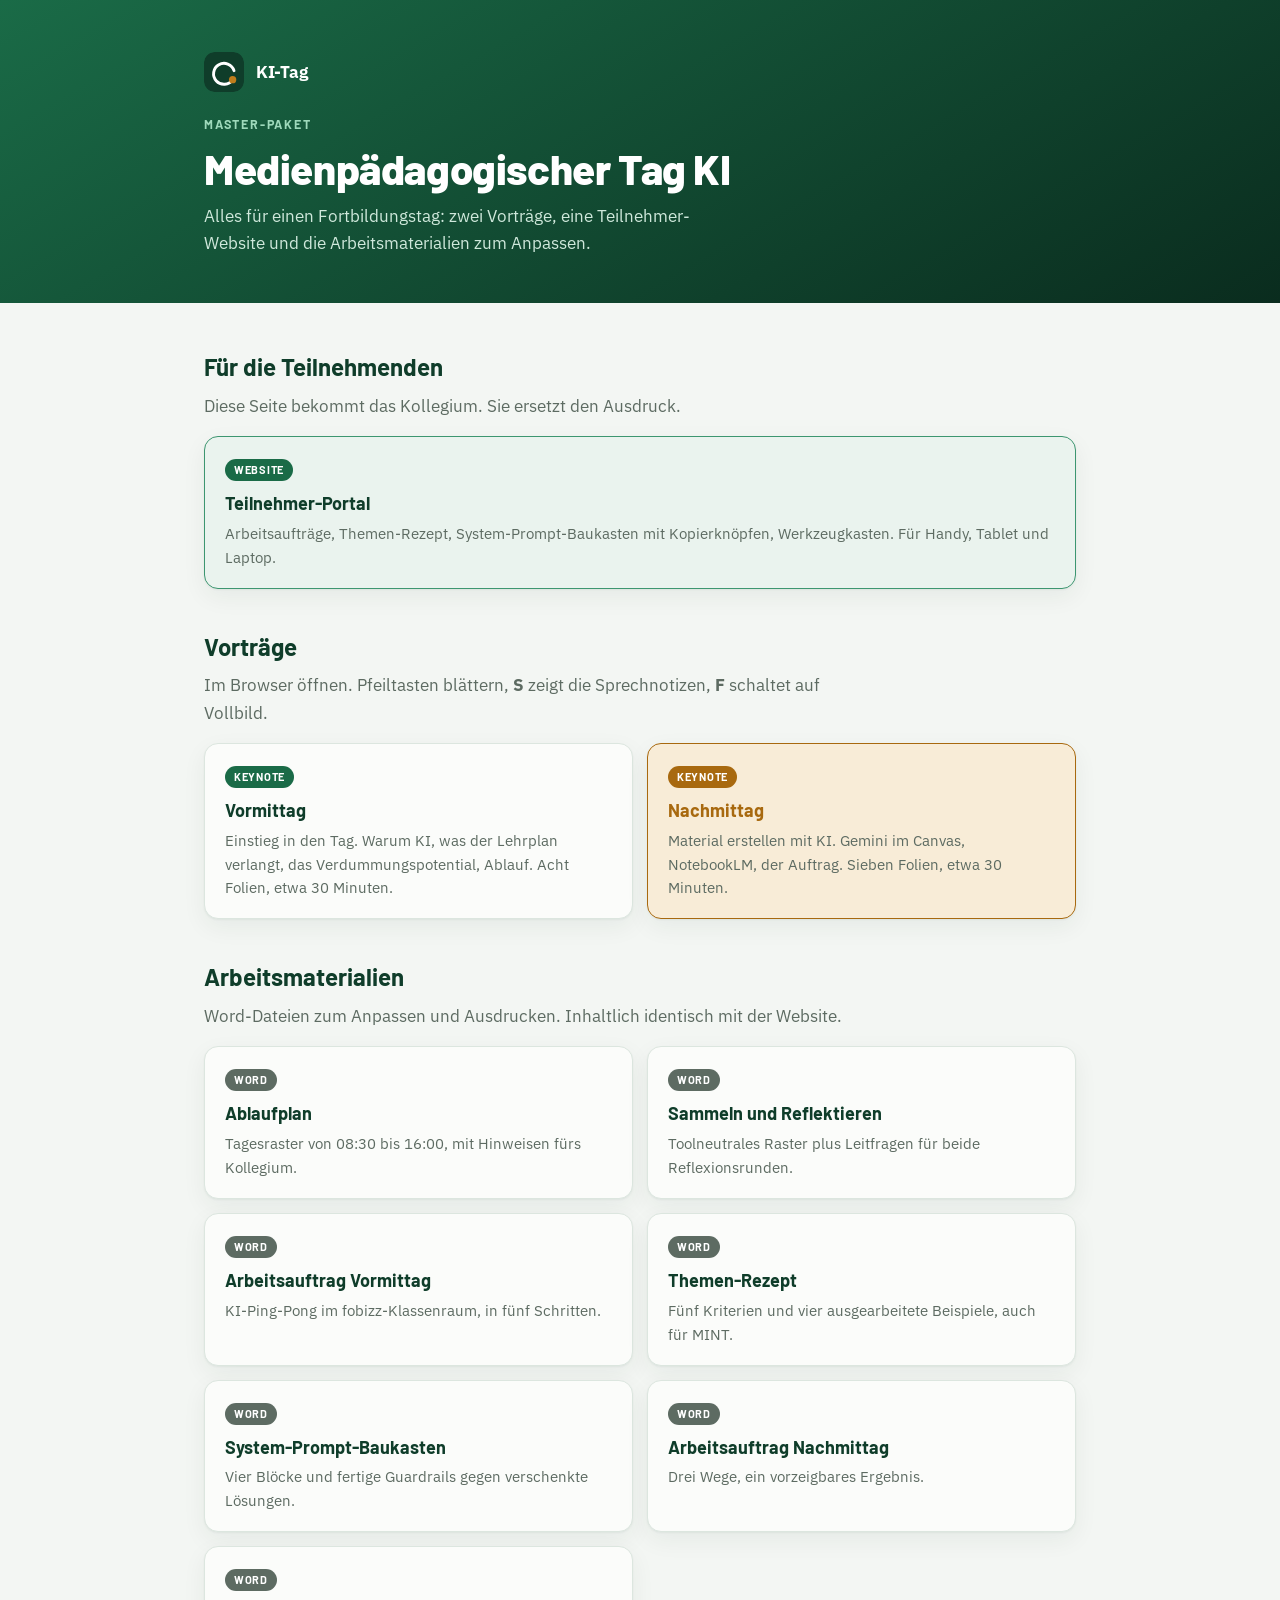
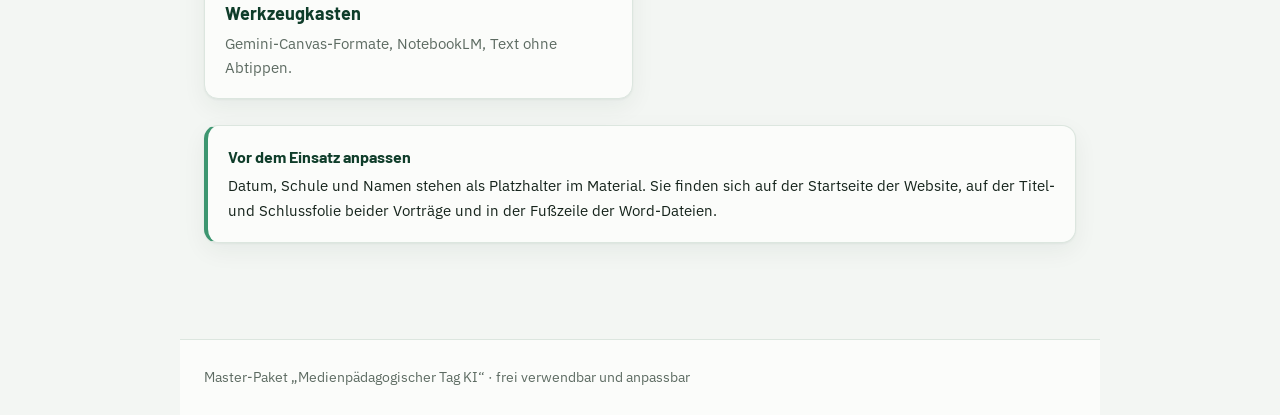
==== index.html @ efa5edaa "Master-Paket Medienpädagogischer Tag KI Vollständiges Material für einen KI-Fortbildungstag am Gymna" ====
<!DOCTYPE html>
<html lang="de">
<head>
<meta charset="UTF-8">
<meta name="viewport" content="width=device-width, initial-scale=1">
<meta name="color-scheme" content="light dark">
<title>Master-Paket · Medienpädagogischer Tag KI</title>
<link rel="icon" href="website/art/mark.svg">
<link rel="preconnect" href="https://fonts.googleapis.com">
<link rel="preconnect" href="https://fonts.gstatic.com" crossorigin>
<link href="https://fonts.googleapis.com/css2?family=Barlow:wght@600;700;800&family=IBM+Plex+Sans:wght@400;500;600&display=swap" rel="stylesheet">
<style>
:root{
  --g900:#0f3d2a;--g700:#1a6b47;--g500:#3d9670;--g50:#eaf3ee;
  --amb:#a8690f;--amb-bg:#f8ecd7;--ink:#16241c;--mut:#5d6b62;--line:#dce6df;
  --bg:#f3f6f3;--card:#fbfcfa;
  --disp:"Barlow","Segoe UI Semibold",system-ui,sans-serif;
  --text:"IBM Plex Sans","Segoe UI",system-ui,sans-serif;
  --sh:0 1px 2px rgba(16,54,36,.05),0 8px 24px rgba(16,54,36,.06);
}
@media (prefers-color-scheme:dark){
  :root{--g900:#a8dcc0;--g700:#5fbc8d;--g500:#4aa87a;--g50:#17281f;
    --amb:#e0a94a;--amb-bg:#2c2216;--ink:#e8efe9;--mut:#9fb0a5;--line:#26372d;
    --bg:#0e1712;--card:#141f19;--sh:0 1px 2px rgba(0,0,0,.3),0 8px 24px rgba(0,0,0,.25)}
}
*{box-sizing:border-box;margin:0;padding:0}
body{font-family:var(--text);background:var(--bg);color:var(--ink);line-height:1.65;font-size:16.5px}
.wrap{max-width:920px;margin-inline:auto;padding-inline:24px}
h1,h2,h3,.kick,.brand{font-family:var(--disp)}
header{background:linear-gradient(150deg,var(--g700),#0a2c1e);color:#fff;padding-block:52px 46px}
header .kick{font-size:12.5px;letter-spacing:1.8px;text-transform:uppercase;color:#9ed9bb;font-weight:700}
header h1{font-size:clamp(28px,4.6vw,42px);font-weight:800;line-height:1.1;margin:10px 0 12px;letter-spacing:-.4px}
header p{color:#cfe8db;max-width:52ch}
.brandrow{display:flex;align-items:center;gap:12px;margin-bottom:22px}
.brandrow img{width:40px;height:40px;border-radius:11px}
.brandrow b{font-size:17px}
main{padding-block:44px 70px}
h2{font-size:24px;color:var(--g900);margin:38px 0 6px;font-weight:700}
h2:first-child{margin-top:0}
.sub{color:var(--mut);margin-bottom:16px;max-width:64ch}
.grid{display:grid;gap:14px;grid-template-columns:1fr 1fr;margin-bottom:8px}
a.item{display:block;background:var(--card);border:1px solid var(--line);border-radius:14px;
  padding:18px 20px;text-decoration:none;color:inherit;box-shadow:var(--sh);
  transition:transform .16s,box-shadow .16s,border-color .16s}
a.item:hover{transform:translateY(-2px);border-color:var(--g500);
  box-shadow:0 2px 4px rgba(16,54,36,.06),0 14px 30px rgba(16,54,36,.1)}
a.item.big{grid-column:1/-1;background:var(--g50);border-color:var(--g500)}
a.item.amb{background:var(--amb-bg);border-color:var(--amb)}
.item h3{font-size:18px;color:var(--g900);font-weight:700;margin-bottom:3px}
.item.amb h3{color:var(--amb)}
.item p{font-size:14.5px;color:var(--mut)}
.item .type{display:inline-block;font-family:var(--disp);font-size:11px;font-weight:700;letter-spacing:.7px;
  text-transform:uppercase;color:#fff;background:var(--g700);padding:2px 9px;border-radius:999px;margin-bottom:8px}
.item.amb .type{background:var(--amb)}
.item .type.doc{background:var(--mut)}
.note{background:var(--card);border:1px solid var(--line);border-left:4px solid var(--g500);
  border-radius:14px;padding:18px 20px;margin:26px 0;box-shadow:var(--sh)}
.note h3{font-size:16px;color:var(--g900);margin-bottom:4px}
.note p{font-size:15px}
footer{border-top:1px solid var(--line);background:var(--card);padding-block:26px;color:var(--mut);font-size:14px}
@media (max-width:720px){.grid{grid-template-columns:1fr}}
</style>
</head>
<body>
<header>
  <div class="wrap">
    <div class="brandrow">
      <img src="website/art/mark.svg" alt="">
      <b>KI-Tag</b>
    </div>
    <p class="kick">Master-Paket</p>
    <h1>Medienpädagogischer Tag KI</h1>
    <p>Alles für einen Fortbildungstag: zwei Vorträge, eine Teilnehmer-Website und die Arbeitsmaterialien zum Anpassen.</p>
  </div>
</header>

<main class="wrap">

<h2>Für die Teilnehmenden</h2>
<p class="sub">Diese Seite bekommt das Kollegium. Sie ersetzt den Ausdruck.</p>
<div class="grid">
  <a class="item big" href="website/index.html">
    <span class="type">Website</span>
    <h3>Teilnehmer-Portal</h3>
    <p>Arbeitsaufträge, Themen-Rezept, System-Prompt-Baukasten mit Kopierknöpfen, Werkzeugkasten. Für Handy, Tablet und Laptop.</p>
  </a>
</div>

<h2>Vorträge</h2>
<p class="sub">Im Browser öffnen. Pfeiltasten blättern, <b>S</b> zeigt die Sprechnotizen, <b>F</b> schaltet auf Vollbild.</p>
<div class="grid">
  <a class="item" href="1a_Keynote_Vormittag.html">
    <span class="type">Keynote</span>
    <h3>Vormittag</h3>
    <p>Einstieg in den Tag. Warum KI, was der Lehrplan verlangt, das Verdummungspotential, Ablauf. Acht Folien, etwa 30 Minuten.</p>
  </a>
  <a class="item amb" href="1b_Keynote_Nachmittag.html">
    <span class="type">Keynote</span>
    <h3>Nachmittag</h3>
    <p>Material erstellen mit KI. Gemini im Canvas, NotebookLM, der Auftrag. Sieben Folien, etwa 30 Minuten.</p>
  </a>
</div>

<h2>Arbeitsmaterialien</h2>
<p class="sub">Word-Dateien zum Anpassen und Ausdrucken. Inhaltlich identisch mit der Website.</p>
<div class="grid">
  <a class="item" href="2_Ablaufplan.docx"><span class="type doc">Word</span><h3>Ablaufplan</h3><p>Tagesraster von 08:30 bis 16:00, mit Hinweisen fürs Kollegium.</p></a>
  <a class="item" href="8_Sammel-und-Reflexions-Template.docx"><span class="type doc">Word</span><h3>Sammeln und Reflektieren</h3><p>Toolneutrales Raster plus Leitfragen für beide Reflexionsrunden.</p></a>
  <a class="item" href="3_Arbeitsauftrag_Vormittag.docx"><span class="type doc">Word</span><h3>Arbeitsauftrag Vormittag</h3><p>KI-Ping-Pong im fobizz-Klassenraum, in fünf Schritten.</p></a>
  <a class="item" href="4_Themen-Rezept_und_Beispiele.docx"><span class="type doc">Word</span><h3>Themen-Rezept</h3><p>Fünf Kriterien und vier ausgearbeitete Beispiele, auch für MINT.</p></a>
  <a class="item" href="5_System-Prompt-Baukasten.docx"><span class="type doc">Word</span><h3>System-Prompt-Baukasten</h3><p>Vier Blöcke und fertige Guardrails gegen verschenkte Lösungen.</p></a>
  <a class="item" href="6_Arbeitsauftrag_Nachmittag.docx"><span class="type doc">Word</span><h3>Arbeitsauftrag Nachmittag</h3><p>Drei Wege, ein vorzeigbares Ergebnis.</p></a>
  <a class="item" href="7_Werkzeugkasten_Nachmittag.docx"><span class="type doc">Word</span><h3>Werkzeugkasten</h3><p>Gemini-Canvas-Formate, NotebookLM, Text ohne Abtippen.</p></a>
</div>

<div class="note">
  <h3>Vor dem Einsatz anpassen</h3>
  <p>Datum, Schule und Namen stehen als Platzhalter im Material. Sie finden sich auf der Startseite der
  Website, auf der Titel- und Schlussfolie beider Vorträge und in der Fußzeile der Word-Dateien.</p>
</div>

</main>

<footer class="wrap">
  Master-Paket „Medienpädagogischer Tag KI“ · frei verwendbar und anpassbar
</footer>
</body>
</html>
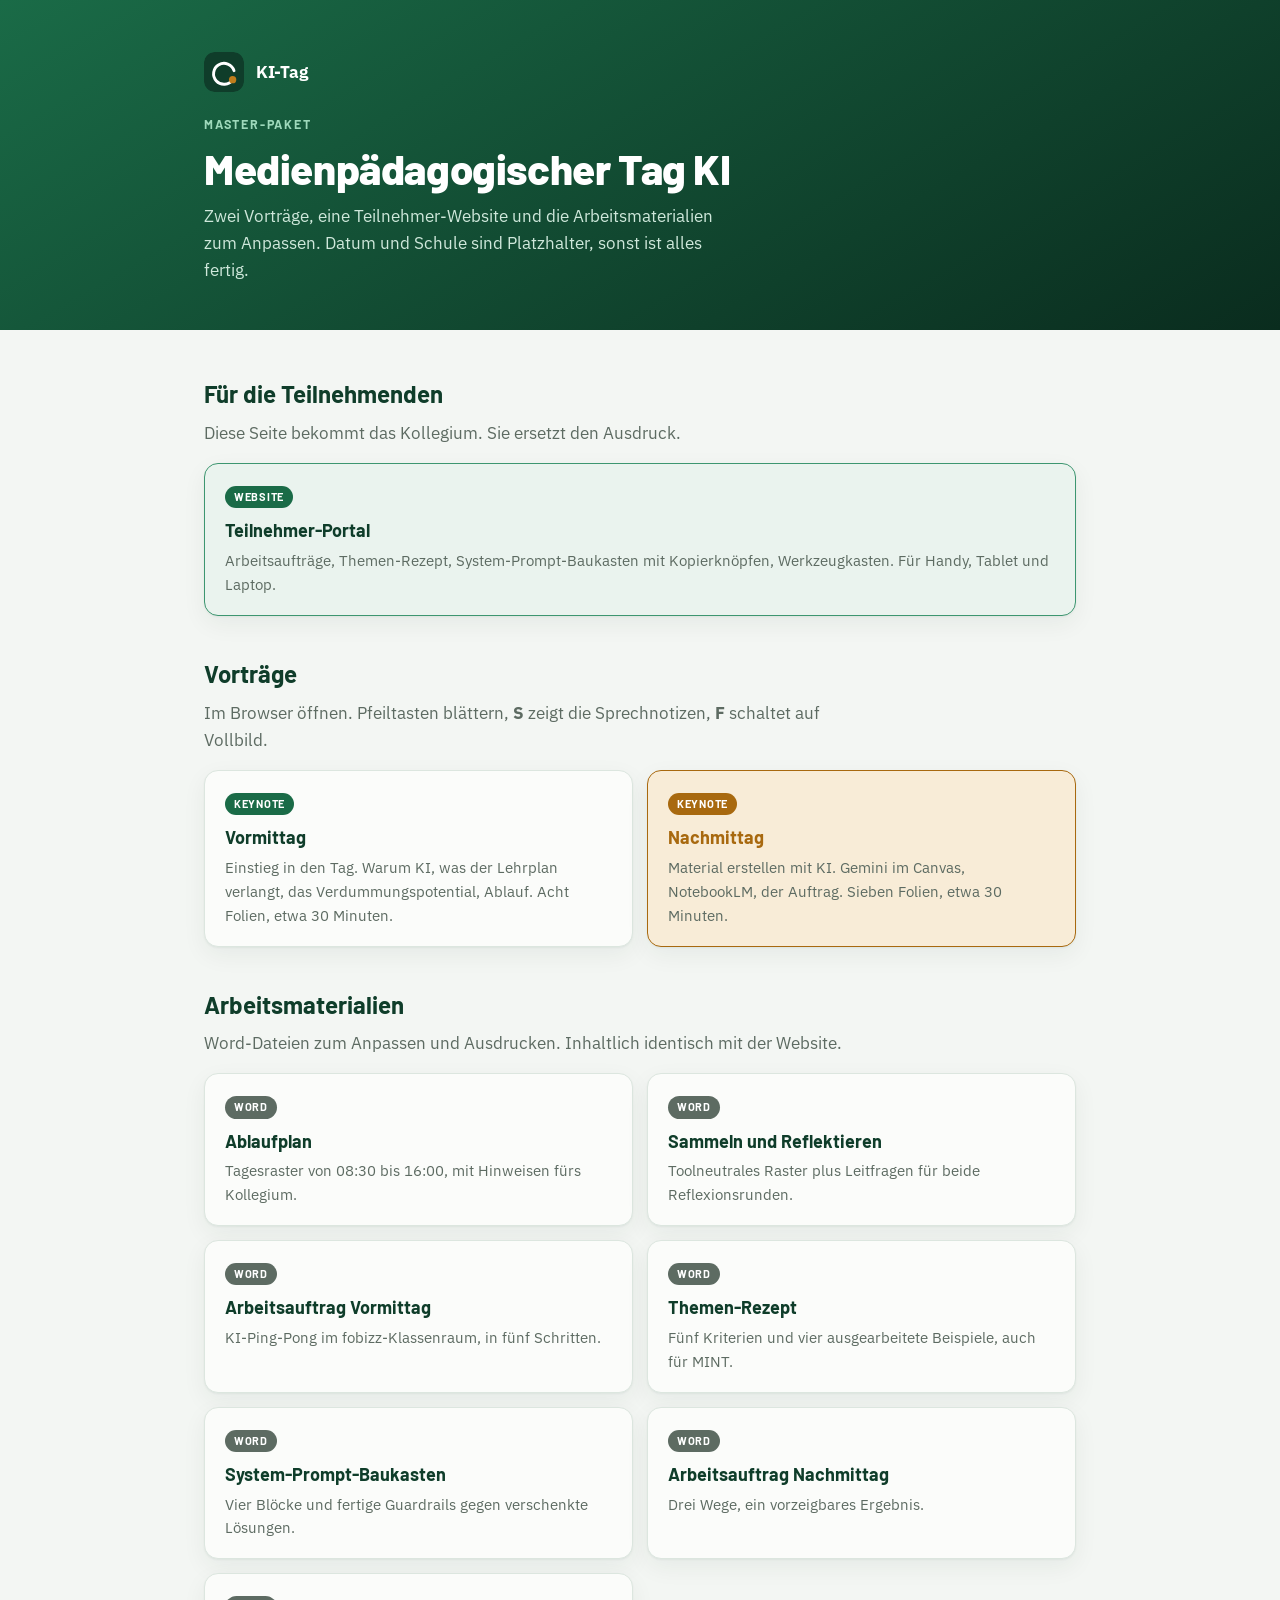
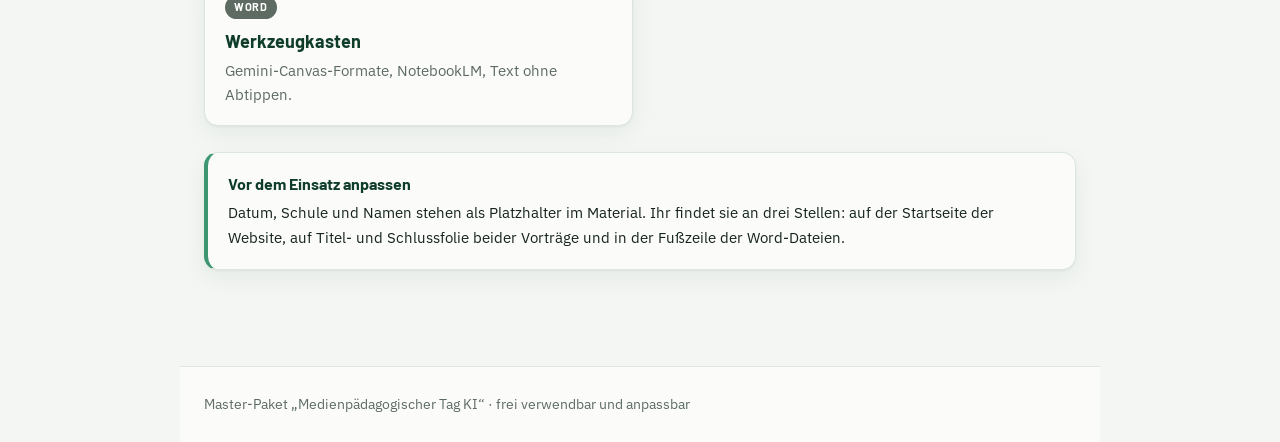
==== commit 33beaadb: "Deutschsprachige Überarbeitung mit dem klartext-Skill Alle Texte durch die 36 Muster des klartext-Sk" ====
--- a/index.html
+++ b/index.html
@@ -70,7 +70,7 @@
     </div>
     <p class="kick">Master-Paket</p>
     <h1>Medienpädagogischer Tag KI</h1>
-    <p>Alles für einen Fortbildungstag: zwei Vorträge, eine Teilnehmer-Website und die Arbeitsmaterialien zum Anpassen.</p>
+    <p>Zwei Vorträge, eine Teilnehmer-Website und die Arbeitsmaterialien zum Anpassen. Datum und Schule sind Platzhalter, sonst ist alles fertig.</p>
   </div>
 </header>
 
@@ -115,8 +115,8 @@
 
 <div class="note">
   <h3>Vor dem Einsatz anpassen</h3>
-  <p>Datum, Schule und Namen stehen als Platzhalter im Material. Sie finden sich auf der Startseite der
-  Website, auf der Titel- und Schlussfolie beider Vorträge und in der Fußzeile der Word-Dateien.</p>
+  <p>Datum, Schule und Namen stehen als Platzhalter im Material. Ihr findet sie an drei Stellen: auf der
+  Startseite der Website, auf Titel- und Schlussfolie beider Vorträge und in der Fußzeile der Word-Dateien.</p>
 </div>
 
 </main>
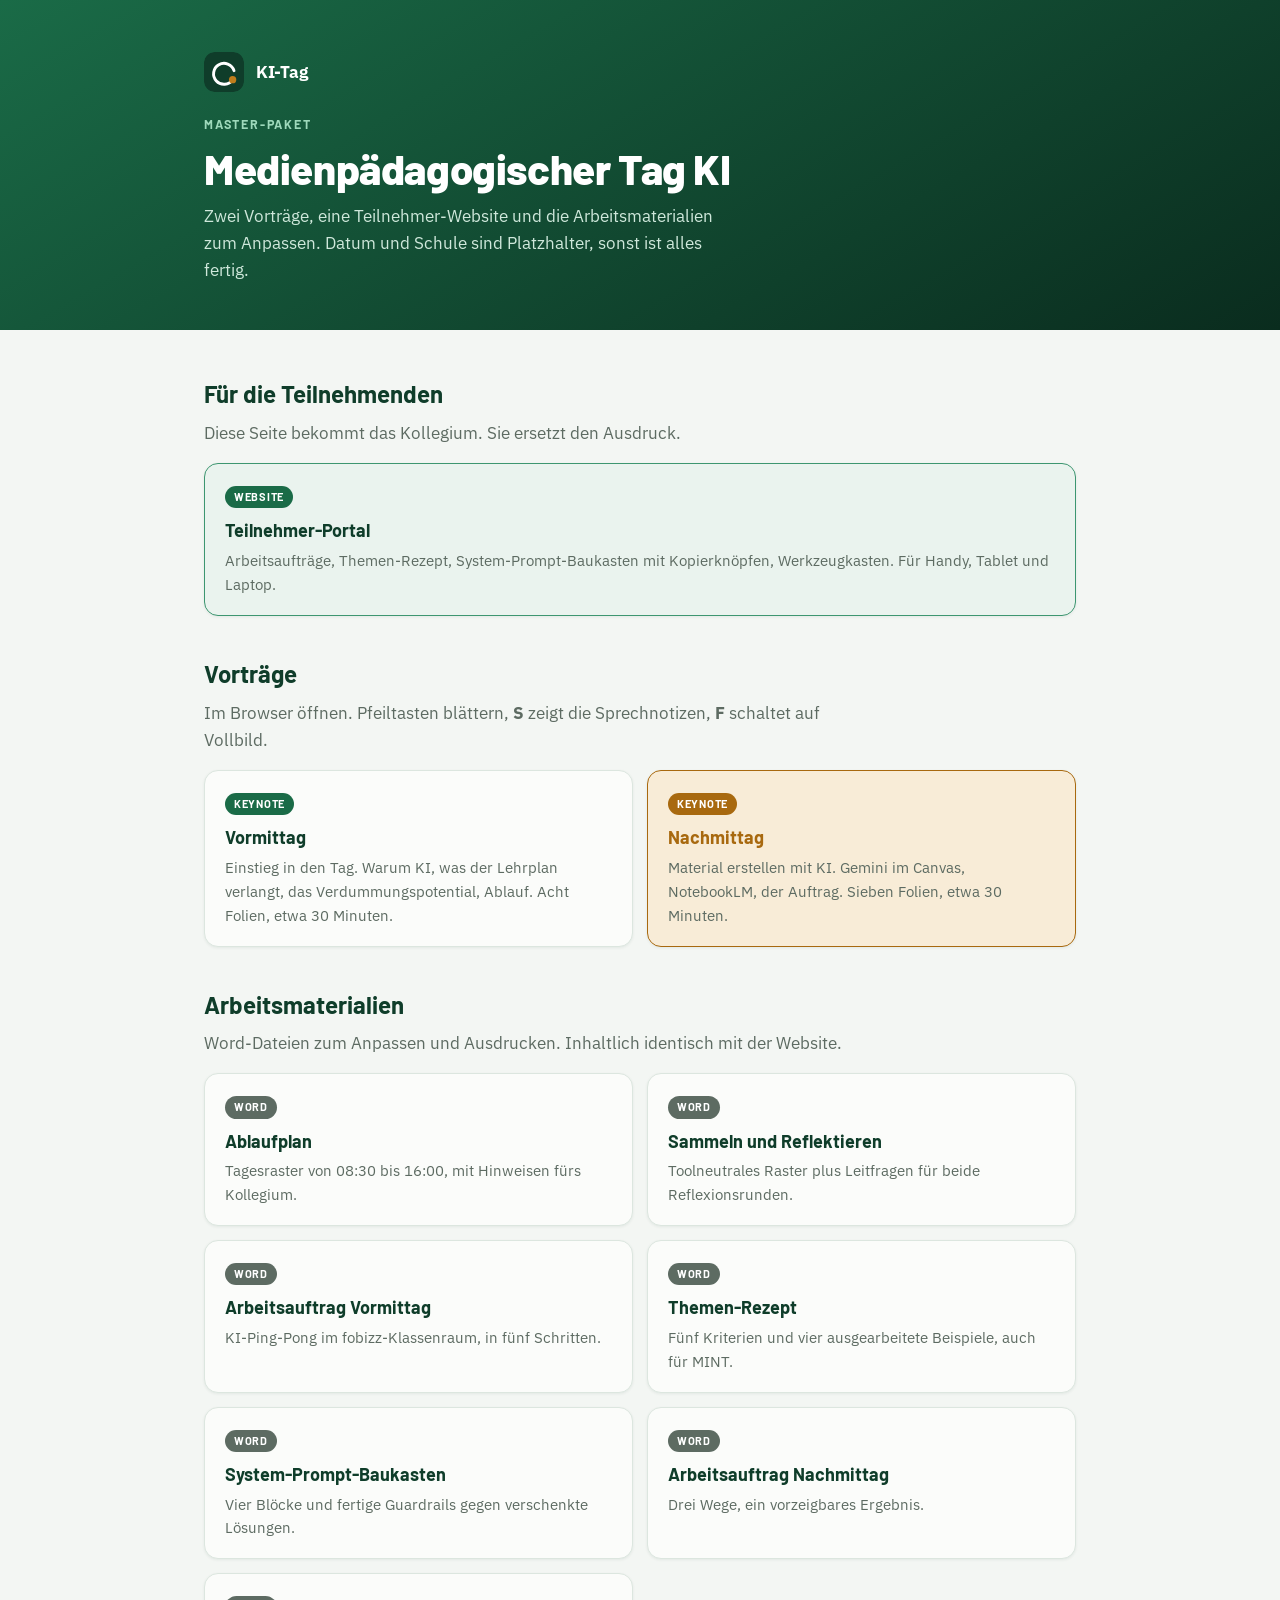
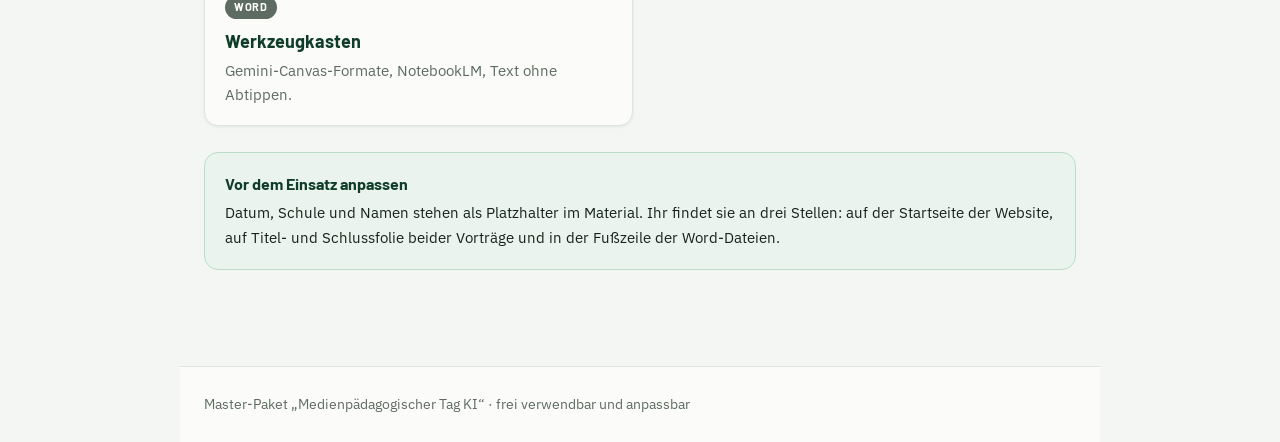
==== commit 244195e7: "Design-Durchgang mit dem impeccable-Skill Der Detektor des Skills fand 11 Stellen, drei davon echte " ====
--- a/index.html
+++ b/index.html
@@ -11,17 +11,17 @@
 <link href="https://fonts.googleapis.com/css2?family=Barlow:wght@600;700;800&family=IBM+Plex+Sans:wght@400;500;600&display=swap" rel="stylesheet">
 <style>
 :root{
-  --g900:#0f3d2a;--g700:#1a6b47;--g500:#3d9670;--g50:#eaf3ee;
+  --g900:#0f3d2a;--g700:#1a6b47;--g500:#3d9670;--g200:#bcdcca;--g50:#eaf3ee;
   --amb:#a8690f;--amb-bg:#f8ecd7;--ink:#16241c;--mut:#5d6b62;--line:#dce6df;
   --bg:#f3f6f3;--card:#fbfcfa;
   --disp:"Barlow","Segoe UI Semibold",system-ui,sans-serif;
   --text:"IBM Plex Sans","Segoe UI",system-ui,sans-serif;
-  --sh:0 1px 2px rgba(16,54,36,.05),0 8px 24px rgba(16,54,36,.06);
+  --sh:0 1px 3px rgba(16,54,36,.07);
 }
 @media (prefers-color-scheme:dark){
   :root{--g900:#a8dcc0;--g700:#5fbc8d;--g500:#4aa87a;--g50:#17281f;
     --amb:#e0a94a;--amb-bg:#2c2216;--ink:#e8efe9;--mut:#9fb0a5;--line:#26372d;
-    --bg:#0e1712;--card:#141f19;--sh:0 1px 2px rgba(0,0,0,.3),0 8px 24px rgba(0,0,0,.25)}
+    --g200:#2b4d3b;--bg:#0e1712;--card:#141f19;--sh:0 1px 3px rgba(0,0,0,.32)}
 }
 *{box-sizing:border-box;margin:0;padding:0}
 body{font-family:var(--text);background:var(--bg);color:var(--ink);line-height:1.65;font-size:16.5px}
@@ -43,7 +43,7 @@
   padding:18px 20px;text-decoration:none;color:inherit;box-shadow:var(--sh);
   transition:transform .16s,box-shadow .16s,border-color .16s}
 a.item:hover{transform:translateY(-2px);border-color:var(--g500);
-  box-shadow:0 2px 4px rgba(16,54,36,.06),0 14px 30px rgba(16,54,36,.1)}
+  box-shadow:0 3px 8px rgba(16,54,36,.10)}
 a.item.big{grid-column:1/-1;background:var(--g50);border-color:var(--g500)}
 a.item.amb{background:var(--amb-bg);border-color:var(--amb)}
 .item h3{font-size:18px;color:var(--g900);font-weight:700;margin-bottom:3px}
@@ -53,8 +53,9 @@
   text-transform:uppercase;color:#fff;background:var(--g700);padding:2px 9px;border-radius:999px;margin-bottom:8px}
 .item.amb .type{background:var(--amb)}
 .item .type.doc{background:var(--mut)}
-.note{background:var(--card);border:1px solid var(--line);border-left:4px solid var(--g500);
-  border-radius:14px;padding:18px 20px;margin:26px 0;box-shadow:var(--sh)}
+/* Kein Seitenstreifen: voller Rahmen im Akzentton plus Flächenton. */
+.note{background:var(--g50);border:1px solid var(--g200);
+  border-radius:14px;padding:18px 20px;margin:26px 0}
 .note h3{font-size:16px;color:var(--g900);margin-bottom:4px}
 .note p{font-size:15px}
 footer{border-top:1px solid var(--line);background:var(--card);padding-block:26px;color:var(--mut);font-size:14px}
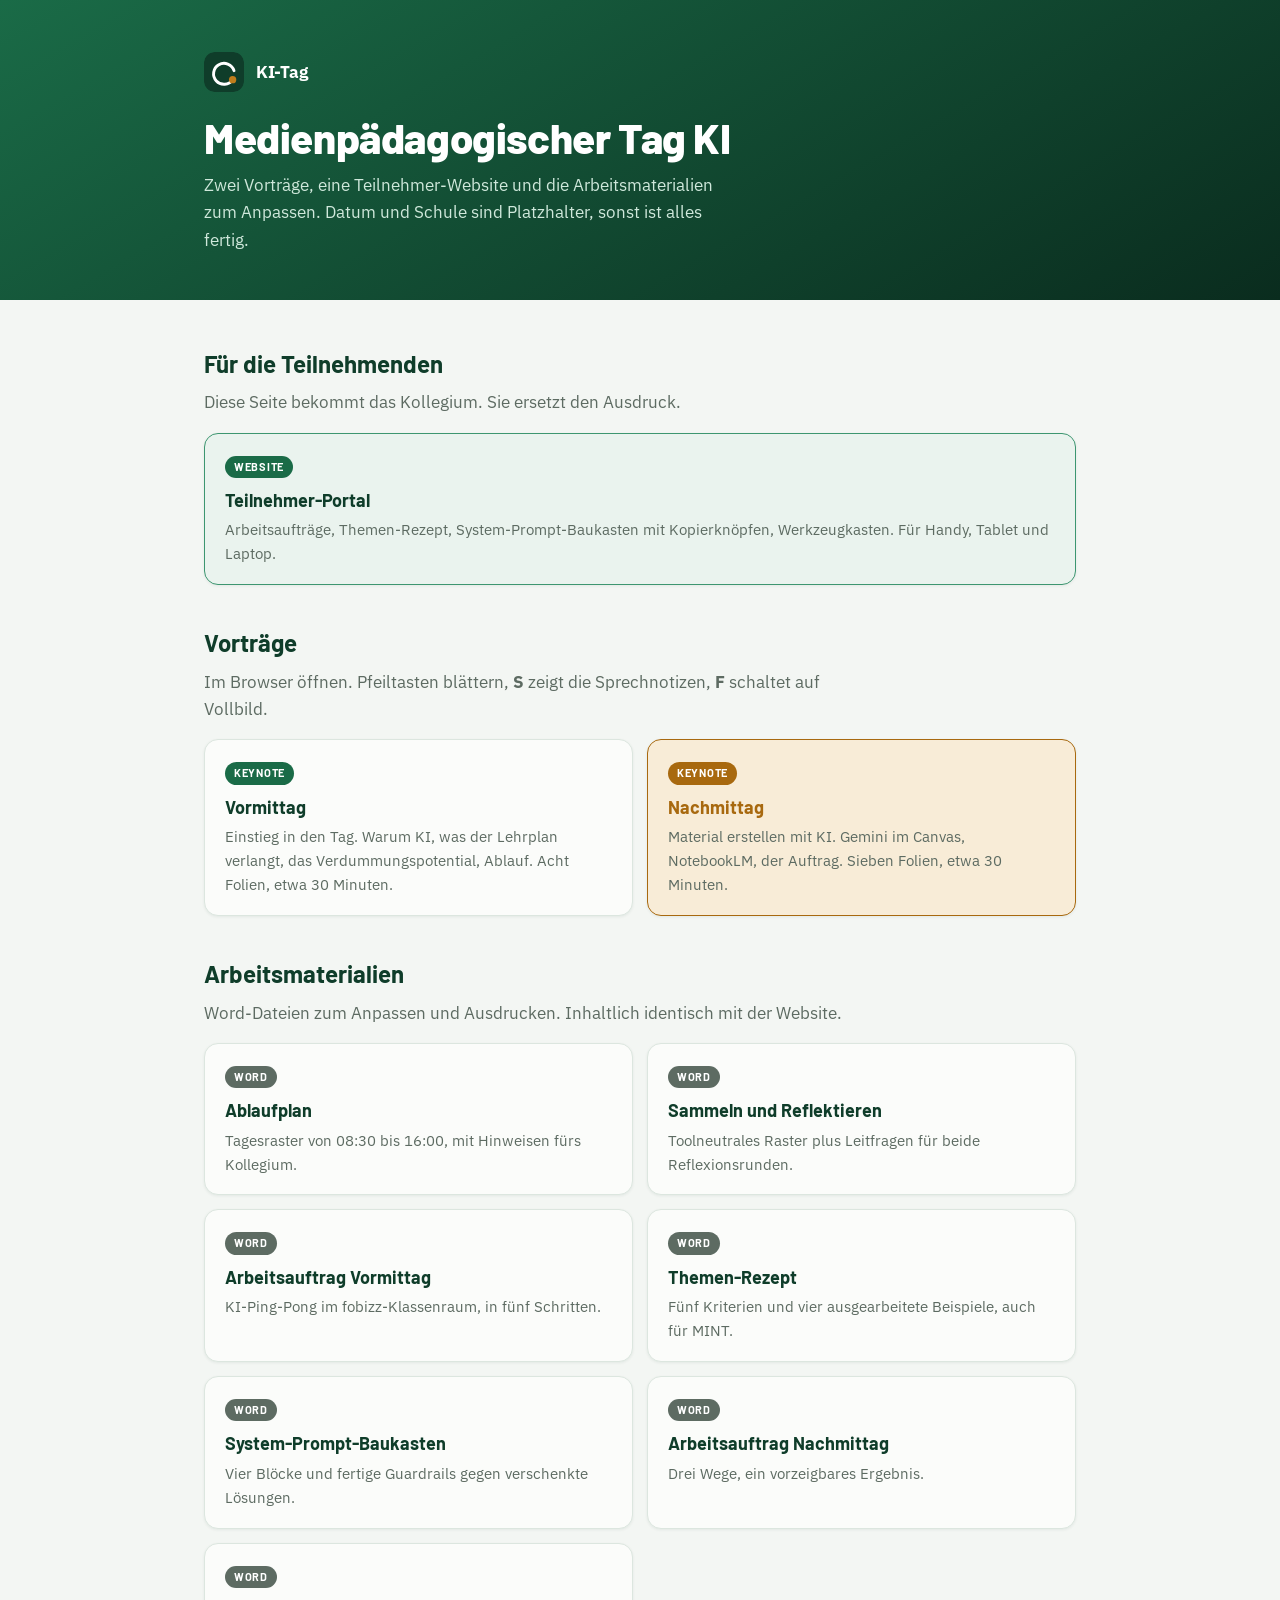
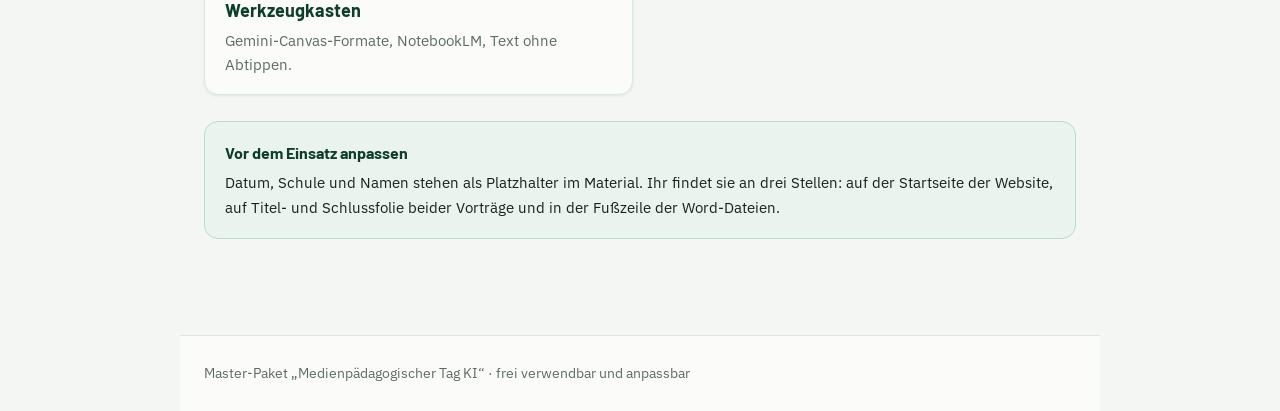
==== commit 577f0335: "Kicker entfernt, dabei einen Spezifitaetsfehler gefunden Der Craft-Floor von impeccable v4 verbietet" ====
--- a/index.html
+++ b/index.html
@@ -24,11 +24,12 @@
     --g200:#2b4d3b;--bg:#0e1712;--card:#141f19;--sh:0 1px 3px rgba(0,0,0,.32)}
 }
 *{box-sizing:border-box;margin:0;padding:0}
+/* Eigener Fokusring statt Browser-Orange. */
+:focus-visible{outline:3px solid var(--g500);outline-offset:3px;border-radius:6px}
 body{font-family:var(--text);background:var(--bg);color:var(--ink);line-height:1.65;font-size:16.5px}
 .wrap{max-width:920px;margin-inline:auto;padding-inline:24px}
-h1,h2,h3,.kick,.brand{font-family:var(--disp)}
+h1,h2,h3,.brand{font-family:var(--disp)}
 header{background:linear-gradient(150deg,var(--g700),#0a2c1e);color:#fff;padding-block:52px 46px}
-header .kick{font-size:12.5px;letter-spacing:1.8px;text-transform:uppercase;color:#9ed9bb;font-weight:700}
 header h1{font-size:clamp(28px,4.6vw,42px);font-weight:800;line-height:1.1;margin:10px 0 12px;letter-spacing:-.4px}
 header p{color:#cfe8db;max-width:52ch}
 .brandrow{display:flex;align-items:center;gap:12px;margin-bottom:22px}
@@ -66,10 +67,9 @@
 <header>
   <div class="wrap">
     <div class="brandrow">
-      <img src="website/art/mark.svg" alt="">
+      <img src="website/art/mark.svg" alt="" fetchpriority="high">
       <b>KI-Tag</b>
     </div>
-    <p class="kick">Master-Paket</p>
     <h1>Medienpädagogischer Tag KI</h1>
     <p>Zwei Vorträge, eine Teilnehmer-Website und die Arbeitsmaterialien zum Anpassen. Datum und Schule sind Platzhalter, sonst ist alles fertig.</p>
   </div>
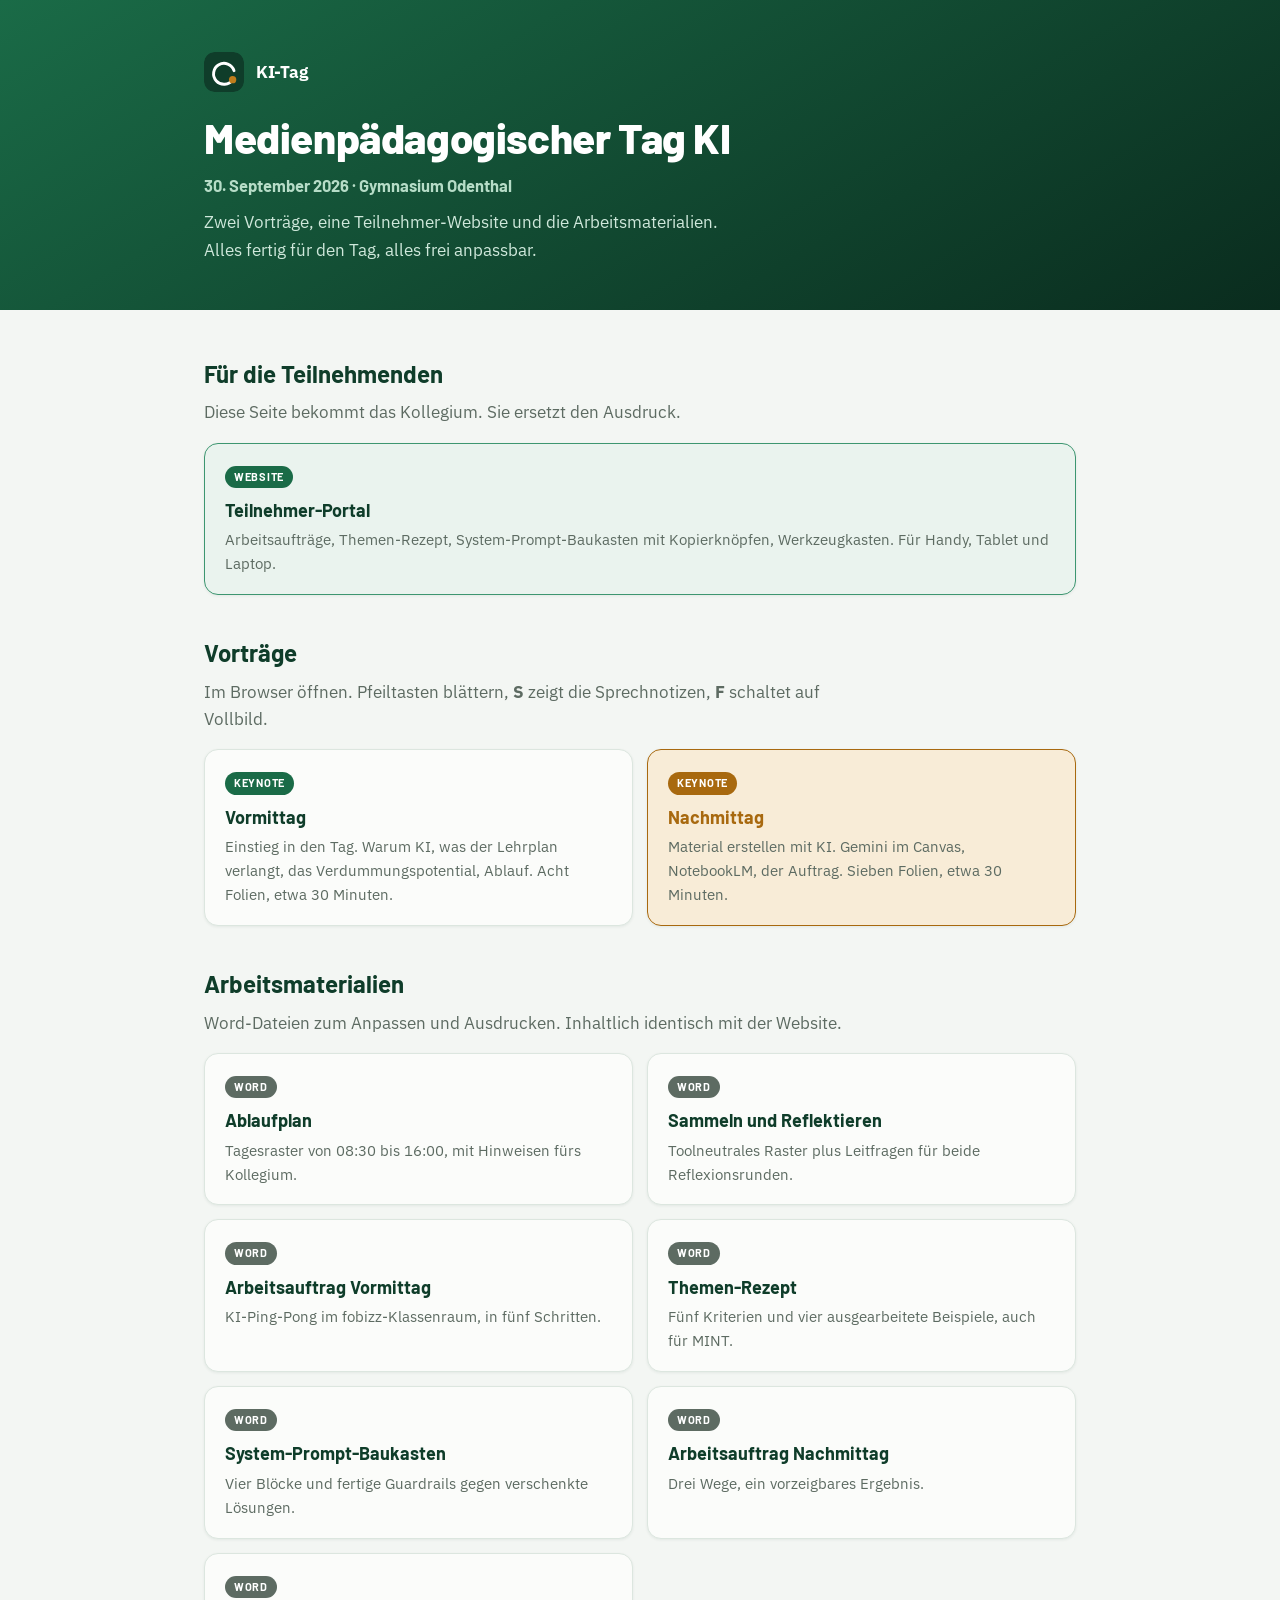
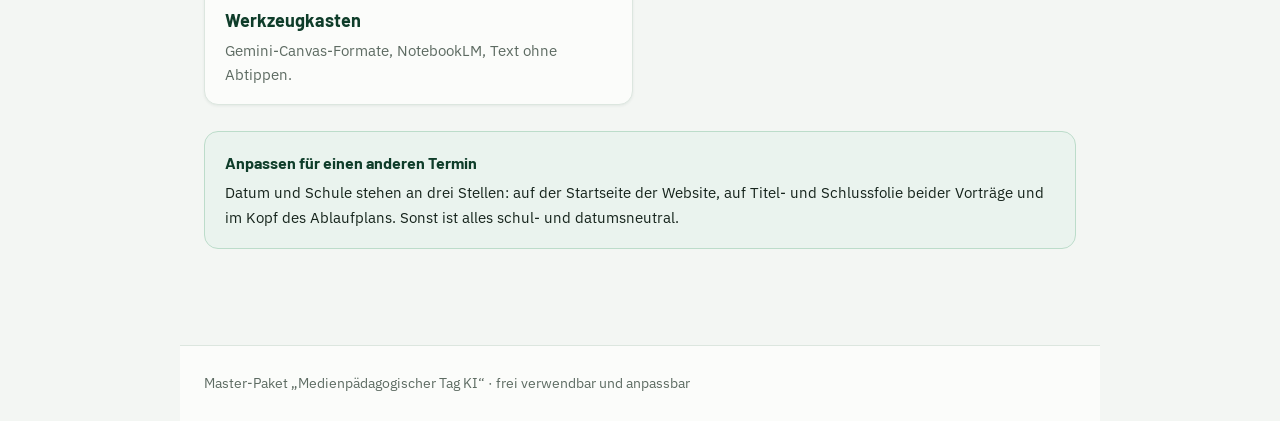
==== commit 56c83f6c: "Termin eingetragen: 30. September 2026, Gymnasium Odenthal Alle Platzhalter gefuellt. Datum und Schu" ====
--- a/index.html
+++ b/index.html
@@ -32,6 +32,7 @@
 header{background:linear-gradient(150deg,var(--g700),#0a2c1e);color:#fff;padding-block:52px 46px}
 header h1{font-size:clamp(28px,4.6vw,42px);font-weight:800;line-height:1.1;margin:10px 0 12px;letter-spacing:-.4px}
 header p{color:#cfe8db;max-width:52ch}
+.wann{font-family:var(--disp);font-weight:700;color:#b6dcc7;margin:0 0 10px}
 .brandrow{display:flex;align-items:center;gap:12px;margin-bottom:22px}
 .brandrow img{width:40px;height:40px;border-radius:11px}
 .brandrow b{font-size:17px}
@@ -71,7 +72,8 @@
       <b>KI-Tag</b>
     </div>
     <h1>Medienpädagogischer Tag KI</h1>
-    <p>Zwei Vorträge, eine Teilnehmer-Website und die Arbeitsmaterialien zum Anpassen. Datum und Schule sind Platzhalter, sonst ist alles fertig.</p>
+    <p class="wann">30. September 2026 · Gymnasium Odenthal</p>
+    <p>Zwei Vorträge, eine Teilnehmer-Website und die Arbeitsmaterialien. Alles fertig für den Tag, alles frei anpassbar.</p>
   </div>
 </header>
 
@@ -115,9 +117,9 @@
 </div>
 
 <div class="note">
-  <h3>Vor dem Einsatz anpassen</h3>
-  <p>Datum, Schule und Namen stehen als Platzhalter im Material. Ihr findet sie an drei Stellen: auf der
-  Startseite der Website, auf Titel- und Schlussfolie beider Vorträge und in der Fußzeile der Word-Dateien.</p>
+  <h3>Anpassen für einen anderen Termin</h3>
+  <p>Datum und Schule stehen an drei Stellen: auf der Startseite der Website, auf Titel- und
+  Schlussfolie beider Vorträge und im Kopf des Ablaufplans. Sonst ist alles schul- und datumsneutral.</p>
 </div>
 
 </main>
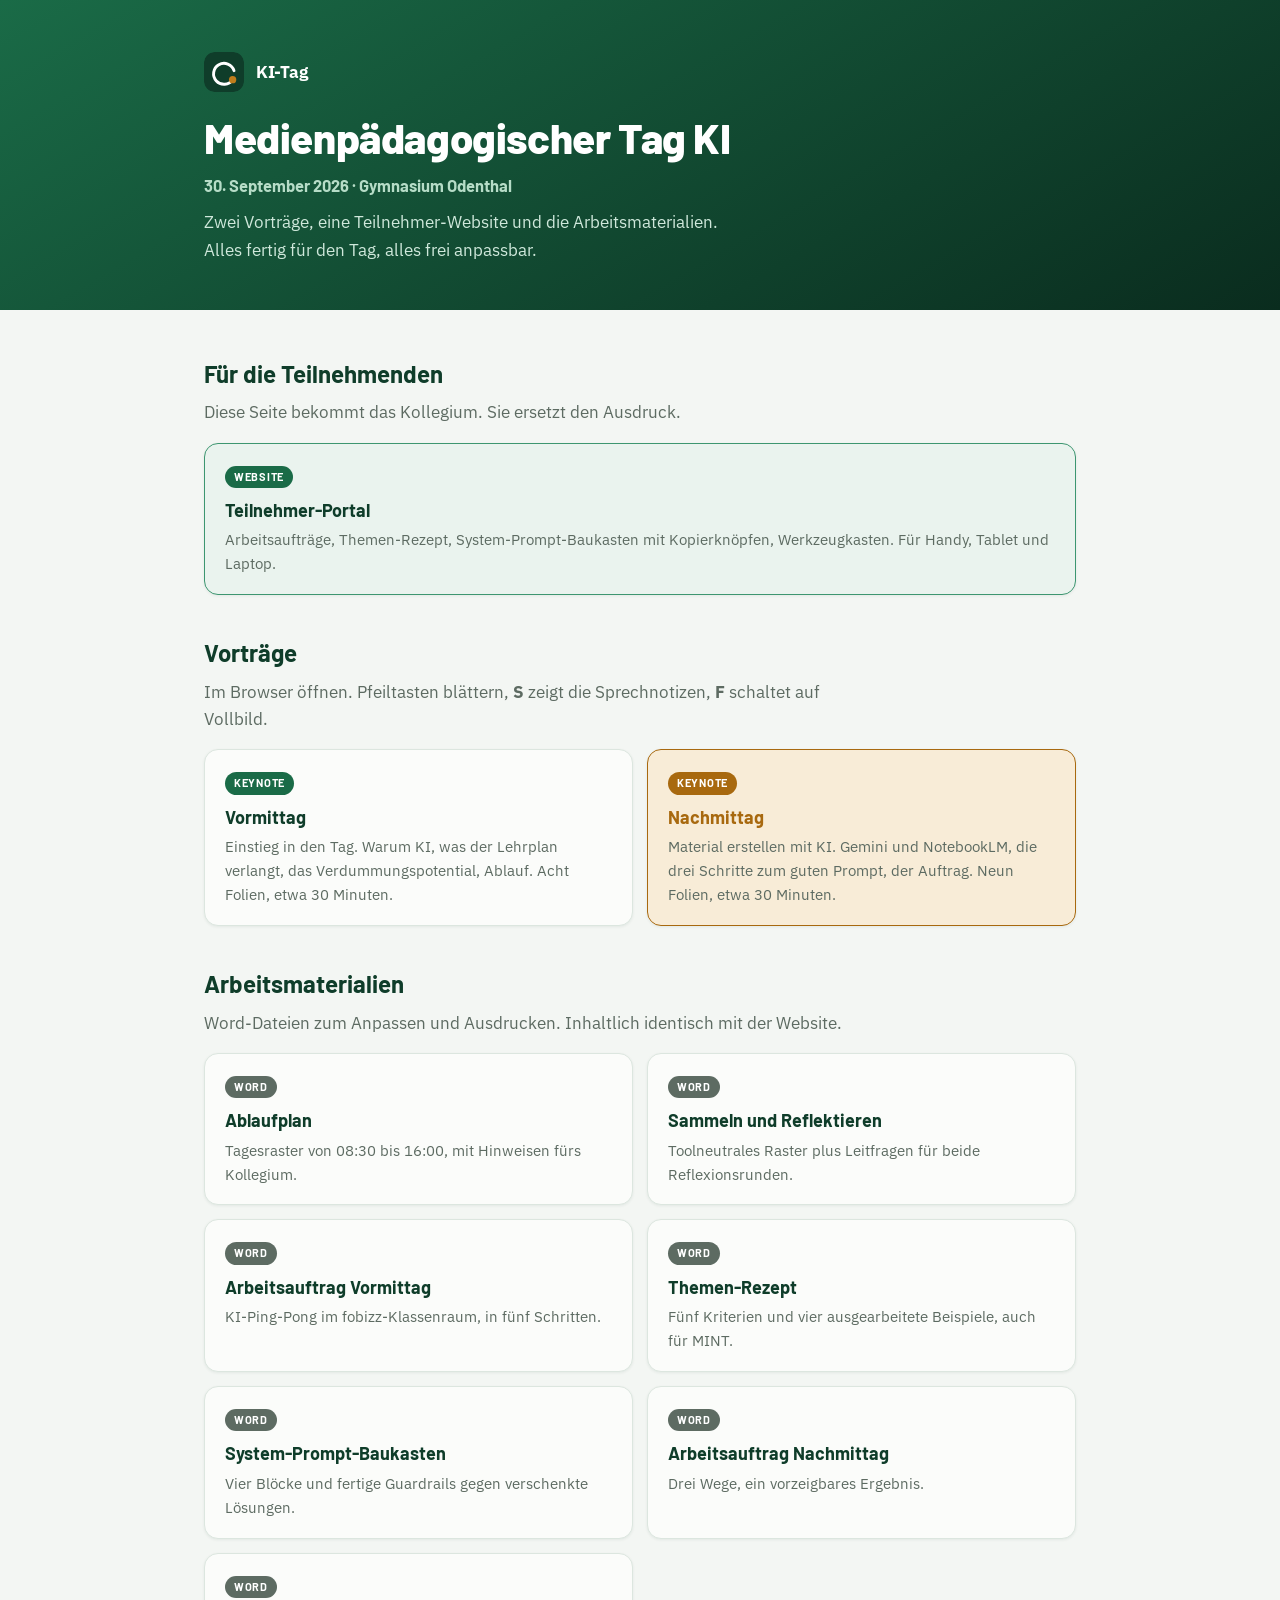
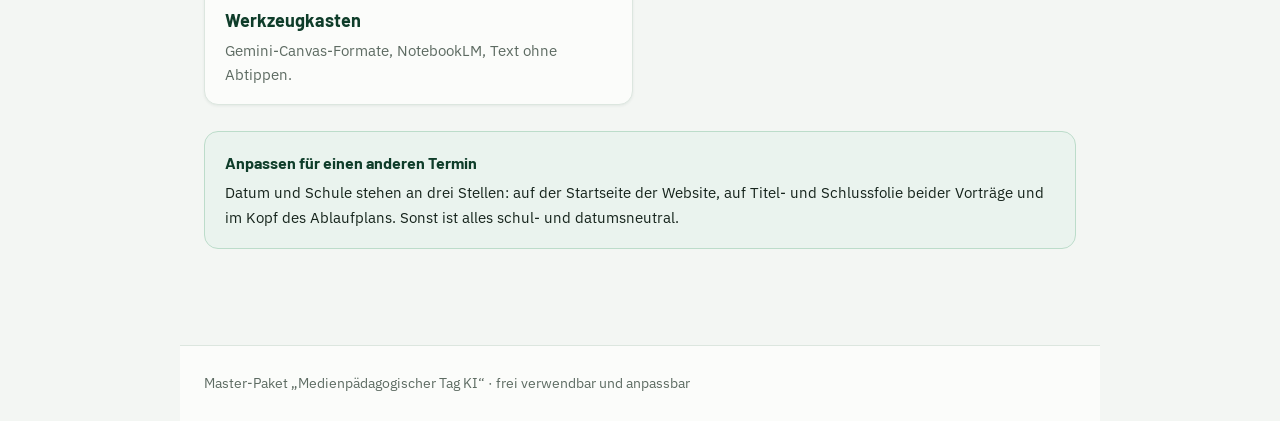
==== commit 8929ea72: "Drei Schritte zum guten Prompt im Nachmittagsteil ergaenzt Grund und Ziel nennen, zeigen statt besch" ====
--- a/index.html
+++ b/index.html
@@ -100,7 +100,7 @@
   <a class="item amb" href="1b_Keynote_Nachmittag.html">
     <span class="type">Keynote</span>
     <h3>Nachmittag</h3>
-    <p>Material erstellen mit KI. Gemini im Canvas, NotebookLM, der Auftrag. Sieben Folien, etwa 30 Minuten.</p>
+    <p>Material erstellen mit KI. Gemini und NotebookLM, die drei Schritte zum guten Prompt, der Auftrag. Neun Folien, etwa 30 Minuten.</p>
   </a>
 </div>
 
